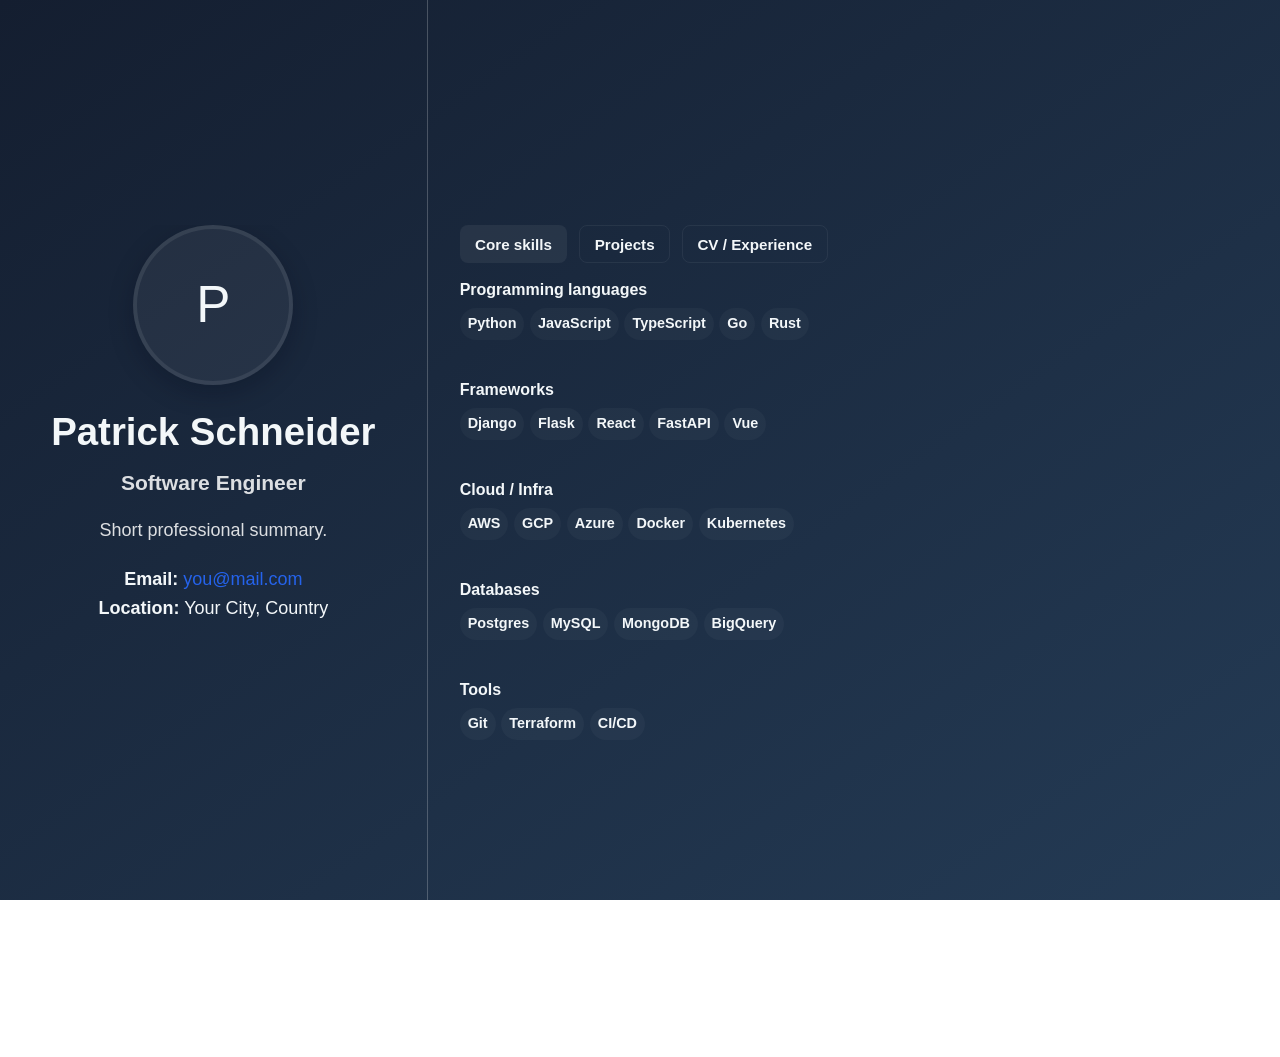
==== docs/index.html @ 468c5548 "feat(result): build new portfolio with latest changes" ====
<!doctype html>

<html lang="en">
  <head>
    <meta charset="UTF-8" />
    <meta name="viewport" content="width=device-width, initial-scale=1.0" />
    <title>Patrick Schneider | Software Engineer</title>

    <link rel="stylesheet" href="static/style.css" />
  </head>
  <body>
    <div class="site">
      <main class="site-main">












<div class="landing-split">
  <aside class="left-panel">
    <div class="left-inner">
      <div class="profile-avatar-wrap">
        
        <div class="profile-avatar placeholder">P</div>
        
      </div>

      <h1>Patrick Schneider</h1>
      <h3 class="muted">Software Engineer</h3>
      <p class="about">Short professional summary.
</p>

      <div class="contact-block">
        <p><strong>Email:</strong> <a href="mailto:you@mail.com">you@mail.com</a></p>
        <p><strong>Location:</strong> Your City, Country</p>
      </div>
    </div>
  </aside>

  <div class="split-divider" aria-hidden="true"></div>

  <section class="right-panel">
    <div class="tabs">
      <nav class="tabs-nav">
        <button class="tab-btn active" data-tab="skills">Core skills</button>
        <button class="tab-btn" data-tab="projects">Projects</button>
        <button class="tab-btn" data-tab="cv">CV / Experience</button>
      </nav>

      <div class="tabs-content">
        <div class="tab-panel plain-panel" id="skills" style="display:block">
          

          <div class="skills-columns">
            
            <div class="skill-section">
              <h4>Programming languages</h4>
              <div class="skill-items">
                
                  <span class="skill-item" aria-hidden="true">Python</span>
                
                  <span class="skill-item" aria-hidden="true">JavaScript</span>
                
                  <span class="skill-item" aria-hidden="true">TypeScript</span>
                
                  <span class="skill-item" aria-hidden="true">Go</span>
                
                  <span class="skill-item" aria-hidden="true">Rust</span>
                
              </div>
            </div>
            
            <div class="skill-section">
              <h4>Frameworks</h4>
              <div class="skill-items">
                
                  <span class="skill-item" aria-hidden="true">Django</span>
                
                  <span class="skill-item" aria-hidden="true">Flask</span>
                
                  <span class="skill-item" aria-hidden="true">React</span>
                
                  <span class="skill-item" aria-hidden="true">FastAPI</span>
                
                  <span class="skill-item" aria-hidden="true">Vue</span>
                
              </div>
            </div>
            
            <div class="skill-section">
              <h4>Cloud / Infra</h4>
              <div class="skill-items">
                
                  <span class="skill-item" aria-hidden="true">AWS</span>
                
                  <span class="skill-item" aria-hidden="true">GCP</span>
                
                  <span class="skill-item" aria-hidden="true">Azure</span>
                
                  <span class="skill-item" aria-hidden="true">Docker</span>
                
                  <span class="skill-item" aria-hidden="true">Kubernetes</span>
                
              </div>
            </div>
            
            <div class="skill-section">
              <h4>Databases</h4>
              <div class="skill-items">
                
                  <span class="skill-item" aria-hidden="true">Postgres</span>
                
                  <span class="skill-item" aria-hidden="true">MySQL</span>
                
                  <span class="skill-item" aria-hidden="true">MongoDB</span>
                
                  <span class="skill-item" aria-hidden="true">BigQuery</span>
                
              </div>
            </div>
            
            <div class="skill-section">
              <h4>Tools</h4>
              <div class="skill-items">
                
                  <span class="skill-item" aria-hidden="true">Git</span>
                
                  <span class="skill-item" aria-hidden="true">Terraform</span>
                
                  <span class="skill-item" aria-hidden="true">CI/CD</span>
                
              </div>
            </div>
            
          </div>
        </div>

        <div class="tab-panel projects-panel" id="projects" style="display:none">
          <div class="projects-list">
            
            <article class="proj-item">
              <h3 class="proj-title">Parking transactions analysis</h3>

              <div class="proj-actions">
                <a class="proj-btn github" href="https://github.com/taylorPat/parking-transactions-analysis" target="_blank" rel="noopener">GitHub</a>
              </div>

              <div class="proj-skills">
                
                  <span class="proj-skill">Python</span>
                
                  <span class="proj-skill">Terraform</span>
                
                  <span class="proj-skill">Apache Spark</span>
                
                  <span class="proj-skill">Google Cloud Storage</span>
                
                  <span class="proj-skill">BigQuery</span>
                
                  <span class="proj-skill">Looker Studio</span>
                
              </div>
            </article>
            
            <article class="proj-item">
              <h3 class="proj-title">Parking transactions analysis</h3>

              <div class="proj-actions">
                <a class="proj-btn github" href="https://github.com/taylorPat/parking-transactions-analysis" target="_blank" rel="noopener">GitHub</a>
              </div>

              <div class="proj-skills">
                
                  <span class="proj-skill">Python</span>
                
                  <span class="proj-skill">Terraform</span>
                
                  <span class="proj-skill">Apache Spark</span>
                
                  <span class="proj-skill">Google Cloud Storage</span>
                
                  <span class="proj-skill">BigQuery</span>
                
                  <span class="proj-skill">Looker Studio</span>
                
              </div>
            </article>
            
            <article class="proj-item">
              <h3 class="proj-title">Parking transactions analysis</h3>

              <div class="proj-actions">
                <a class="proj-btn github" href="https://github.com/taylorPat/parking-transactions-analysis" target="_blank" rel="noopener">GitHub</a>
              </div>

              <div class="proj-skills">
                
                  <span class="proj-skill">Python</span>
                
                  <span class="proj-skill">Terraform</span>
                
                  <span class="proj-skill">Apache Spark</span>
                
                  <span class="proj-skill">Google Cloud Storage</span>
                
                  <span class="proj-skill">BigQuery</span>
                
                  <span class="proj-skill">Looker Studio</span>
                
              </div>
            </article>
            
            <article class="proj-item">
              <h3 class="proj-title">Parking transactions analysis</h3>

              <div class="proj-actions">
                <a class="proj-btn github" href="https://github.com/taylorPat/parking-transactions-analysis" target="_blank" rel="noopener">GitHub</a>
              </div>

              <div class="proj-skills">
                
                  <span class="proj-skill">Python</span>
                
                  <span class="proj-skill">Terraform</span>
                
                  <span class="proj-skill">Apache Spark</span>
                
                  <span class="proj-skill">Google Cloud Storage</span>
                
                  <span class="proj-skill">BigQuery</span>
                
                  <span class="proj-skill">Looker Studio</span>
                
              </div>
            </article>
            
            <article class="proj-item">
              <h3 class="proj-title">Parking transactions analysis</h3>

              <div class="proj-actions">
                <a class="proj-btn github" href="https://github.com/taylorPat/parking-transactions-analysis" target="_blank" rel="noopener">GitHub</a>
              </div>

              <div class="proj-skills">
                
                  <span class="proj-skill">Python</span>
                
                  <span class="proj-skill">Terraform</span>
                
                  <span class="proj-skill">Apache Spark</span>
                
                  <span class="proj-skill">Google Cloud Storage</span>
                
                  <span class="proj-skill">BigQuery</span>
                
                  <span class="proj-skill">Looker Studio</span>
                
              </div>
            </article>
            
            <article class="proj-item">
              <h3 class="proj-title">Project two</h3>

              <div class="proj-actions">
                <a class="proj-btn github" href="https://github.com/you/project2" target="_blank" rel="noopener">GitHub</a>
              </div>

              <div class="proj-skills">
                
                  <span class="proj-skill">ML</span>
                
                  <span class="proj-skill">PyTorch</span>
                
              </div>
            </article>
            
          </div>
        </div>

        <div class="tab-panel plain-panel" id="cv" style="display:none">
          <div class="experience-list">
            
            <div class="exp-item">
              <h3>Role — Company</h3>
              <p class="muted">2020-2022</p>
              <p>Short description of responsibilities.</p>
            </div>
            
          </div>
        </div>

      </div>
    </div>
  </section>
</div>

</main>

      <footer class="site-footer">
        <div class="container">
          <p>© Patrick Schneider</p>
        </div>
      </footer>
    </div>
    
<script>
document.addEventListener('DOMContentLoaded', function(){
  const buttons = document.querySelectorAll('.tab-btn');
  buttons.forEach(btn => btn.addEventListener('click', function(){
    document.querySelectorAll('.tab-btn').forEach(b=>b.classList.remove('active'));
    btn.classList.add('active');
    const tab = btn.dataset.tab;
    document.querySelectorAll('.tab-panel').forEach(p=>p.style.display='none');
    document.getElementById(tab).style.display='block';
  }));
});
</script>

  </body>
</html>
---- docs/static/style.css ----
/* Reset */

* {
  margin: 0;
  padding: 0;
  box-sizing: border-box;
}

/* Base */
:root {
  --bg: #f8fafc;
  --panel: #ffffff;
  --muted: rgba(255, 255, 255, 0.85);
  --text: #f3f7f9;
  --accent: #9be7a3;
  --radius: 10px;
  --btn-font-size: 0.95rem;
}

body {
  font-family:
    -apple-system, BlinkMacSystemFont, "Segoe UI", Roboto, sans-serif;
  line-height: 1.6;
  background: linear-gradient(to bottom right, #141e30 0%, #243b55 100%);
  color: var(--text);
  margin: 0;
}

/* Larger base type for landing */
body {
  font-size: 18px;
}

.container {
  max-width: 1100px;
  margin: 0 auto;
  padding: 2rem 1rem;
}

/* full-width main wrapper when needed */
.site-main {
  width: 100%;
}

/* Header */
/* Navigation */
.site-nav {
  background: transparent;
  border-bottom: 1px solid rgba(15, 23, 36, 0.05);
}
.site-nav .nav-inner {
  max-width: 1100px;
  margin: 0 auto;
  display: flex;
  align-items: center;
  justify-content: space-between;
  padding: 1rem;
}
.site-nav h1 {
  font-size: 1rem;
  margin: 0;
}
.nav-links {
  list-style: none;
  display: flex;
  gap: 1rem;
  margin: 0;
  padding: 0;
}
.nav-links a {
  color: var(--text);
  text-decoration: none;
}

/* Hero */
.hero {
  background: linear-gradient(180deg, rgba(37, 99, 235, 0.03), transparent);
  padding: 2.5rem 0;
}
.hero-inner {
  display: grid;
  grid-template-columns: 1fr 220px;
  gap: 1.5rem;
  align-items: center;
  max-width: 1100px;
  margin: 0 auto;
  padding: 0 1rem;
}
.hero-title {
  font-size: 2rem;
  margin: 0;
}
.hero-role {
  color: var(--accent);
  margin: 0.25rem 0 1rem;
}
.hero-bio {
  color: var(--muted);
  margin-bottom: 1rem;
}
.profile-img {
  width: 180px;
  height: 180px;
  border-radius: 14px;
  object-fit: cover;
  border: 6px solid white;
  box-shadow: 0 8px 30px rgba(2, 6, 23, 0.06);
}
.profile-avatar-wrap {
  margin-bottom: 1rem;
}
.profile-avatar {
  width: 160px;
  height: 160px;
  border-radius: 50%;
  object-fit: cover;
  border: 4px solid rgba(255, 255, 255, 0.08);
  box-shadow: 0 8px 24px rgba(2, 6, 23, 0.25);
  display: block;
  margin: 0 auto;
}
.profile-avatar.placeholder {
  width: 160px;
  height: 160px;
  border-radius: 50%;
  background: rgba(255, 255, 255, 0.06);
  display: flex;
  align-items: center;
  justify-content: center;
  font-size: 3.2rem;
  color: var(--text);
  margin: 0 auto;
}

/* Buttons */
.btn {
  display: inline-block;
  padding: 0.5rem 0.9rem;
  border-radius: 8px;
  background: var(--accent);
  color: white;
  text-decoration: none;
  font-size: var(--btn-font-size);
}
.btn.ghost {
  background: transparent;
  border: 1px solid rgba(37, 99, 235, 0.12);
  color: var(--accent);
}
.btn.small {
  padding: 0.35rem 0.6rem;
  font-size: 0.9rem;
}

/* Sections */
section {
  margin-bottom: 2rem;
}
h2 {
  font-size: 1.3rem;
  margin-bottom: 0.75rem;
  border-bottom: 1px solid rgba(2, 6, 23, 0.06);
  padding-bottom: 0.4rem;
}

/* Projects grid */
.projects-grid {
  display: grid;
  grid-template-columns: repeat(3, 1fr);
  gap: 1rem;
  margin-top: 1rem;
}
.card {
  background: transparent;
  border-radius: var(--radius);
  overflow: hidden;
  display: flex;
  flex-direction: column;
  border: 1px solid rgba(255, 255, 255, 0.04);
}
.card-body {
  padding: 1rem;
}
.card-title {
  margin: 0 0 0.5rem;
  font-size: 1.05rem;
}
.card-desc {
  color: var(--muted);
  font-size: 0.95rem;
  margin-bottom: 0.75rem;
}
.card-footer {
  padding: 0.6rem 1rem;
  border-top: 1px solid rgba(255, 255, 255, 0.04);
  display: flex;
  justify-content: flex-end;
  background: transparent;
}

.tech-list {
  display: flex;
  flex-wrap: wrap;
  gap: 0.4rem;
}
.tech {
  background: rgba(37, 99, 235, 0.08);
  color: var(--accent);
  padding: 0.25rem 0.5rem;
  border-radius: 999px;
  font-size: 0.85rem;
}

/* Contact */
.contact-grid {
  display: grid;
  grid-template-columns: 1fr 1fr;
  gap: 1rem;
}

/* Lists */
ul {
  list-style: none;
}

li {
  margin-bottom: 0.3rem;
}

/* Projects */
/* Legacy project card helpers removed; new cards above */

/* Links */
a {
  color: #2563eb;
  text-decoration: none;
}

a:hover {
  text-decoration: underline;
}

/* Footer */
.site-footer {
  padding: 2rem 0;
  color: var(--muted);
  text-align: center;
}

/* Responsive */
@media (max-width: 900px) {
  .projects-grid {
    grid-template-columns: repeat(2, 1fr);
  }
  .hero-inner {
    grid-template-columns: 1fr 160px;
  }
}
@media (max-width: 640px) {
  .projects-grid {
    grid-template-columns: 1fr;
  }
  .hero-inner {
    grid-template-columns: 1fr;
  }
  .hero-right {
    order: -1;
    display: flex;
    justify-content: center;
    margin-bottom: 1rem;
  }
  .nav-links {
    display: none;
  }
  .container {
    padding: 1rem;
  }
}

/* Split landing layout */
.landing-split {
  display: flex;
  min-height: 100vh;
  align-items: stretch;
  width: 100%;
}
.left-panel {
  flex: 0 0 33.333%;
  background: transparent;
  padding: 2.25rem;
  display: flex;
  align-items: flex-start;
  justify-content: center;
}
.left-inner {
  width: 100%;
  text-align: center;
}
.left-panel h1 {
  font-size: 2.4rem;
  margin-bottom: 0.25rem;
}
.left-panel .muted {
  color: var(--muted);
}
.left-panel .about {
  margin: 1rem 0;
  color: var(--muted);
}
.contact-block {
  margin-top: 1.25rem;
}
.split-divider {
  width: 1px;
  background: rgba(255, 255, 255, 0.22);
}
.right-panel {
  flex: 1;
  padding: 2rem;
  background: transparent;
  display: flex;
  align-items: flex-start;
}

.tabs-nav {
  display: flex;
  gap: 0.5rem;
  margin-bottom: 0.6rem;
}
.tab-btn {
  background: transparent;
  border: 1px solid rgba(2, 6, 23, 0.06);
  padding: 0.5rem 0.75rem;
  border-radius: 8px;
  cursor: pointer;
}
.tab-btn.active {
  background: rgba(255, 255, 255, 0.06);
  color: var(--text);
  border-color: transparent;
}

/* Prettify right UI */
.tabs-nav {
  gap: 0.75rem;
}
.tab-btn {
  font-size: 1.05rem;
  padding: 0.6rem 0.9rem;
}
.tab-btn {
  background: transparent;
  border: 1px solid rgba(255, 255, 255, 0.06);
  color: var(--text);
  font-size: var(--btn-font-size);
}
.tabs .tabs-content {
  width: 100%;
}
.tab-panel {
  background: transparent;
  padding: 0;
  border-radius: 0;
}
.tab-panel h2 {
  font-size: 1.5rem;
  margin-top: 0;
  color: var(--text);
}
/* projects-specific panel */
.tab-panel.projects-panel {
  background: transparent;
  padding: 0;
  border-radius: 0;
}
.proj-item h3 {
  font-size: 1rem;
}
.proj-item p {
  color: var(--muted);
  font-size: 0.9rem;
}
.proj-tech .tech {
  background: rgba(255, 255, 255, 0.06);
  color: var(--text);
  padding: 0.2rem 0.45rem;
  border-radius: 999px;
  margin-right: 0.4rem;
  font-size: 0.9rem;
}
.experience-list .exp-item {
  background: transparent;
  padding: 0.25rem 0 0.5rem 0; /* top reduced to align with skill sections */
  border-bottom: 1px solid rgba(255, 255, 255, 0.04);
}

.experience-list .exp-item h3 {
  font-size: 1rem;
  margin-bottom: 0.25rem;
}
.experience-list .exp-item p {
  font-size: 0.9rem;
  color: var(--muted);
}

/* Increase registers title font */
.tabs-nav .tab-btn {
  font-weight: 700;
}

.skills-columns {
  display: flex;
  flex-direction: column;
  gap: 1rem;
}
.skills-columns h4 {
  margin-bottom: 0.5rem;
}
.skills-columns ul {
  list-style: none;
  padding: 0;
}

/* New grouped skills sections (compact) */
.skill-section {
  margin-bottom: 0.8rem;
  padding: 0.25rem 0;
}
.skill-section h4 {
  font-size: 1rem;
  color: var(--text);
  margin: 0 0 0.35rem;
}
.skill-items {
  display: flex;
  gap: 0.35rem;
  flex-wrap: wrap;
}
.skill-item {
  display: inline-block;
  padding: 0.28rem 0.5rem;
  background: rgba(255, 255, 255, 0.03);
  color: var(--text);
  border-radius: 999px;
  font-weight: 600;
  font-size: 0.9rem;
  user-select: none;
  cursor: default;
}
.skill-items .skill-item + .skill-item {
  margin-left: 0;
}

.projects-list {
  display: flex;
  gap: 0.75rem;
  flex-wrap: wrap;
}
.projects-list .proj-item {
  background: rgba(255, 255, 255, 0.03);
  padding: 0.75rem;
  border-radius: 10px;
  margin: 0;
  border: 1px solid rgba(255, 255, 255, 0.06);
  backdrop-filter: blur(6px);
  width: 285px; /* increased by 50% from 190px */
  min-height: 130px;
  display: flex;
  flex-direction: column;
  gap: 0.6rem;
  box-sizing: border-box;
  justify-content: flex-start;
}
.projects-list .proj-item {
  transition:
    transform 0.18s ease,
    box-shadow 0.18s ease;
}
.projects-list .proj-item:hover {
  transform: translateY(-8px);
  box-shadow: 0 18px 40px rgba(2, 6, 23, 0.45);
}
.proj-title {
  font-size: 1.02rem;
  margin: 0 0 0.5rem 0; /* more space between title and GitHub */
  color: var(--text);
}
.proj-actions {
  display: flex;
  gap: 0.6rem;
  align-items: center;
  margin-bottom: 0.35rem; /* small space between GitHub and skills */
}
.proj-btn {
  display: inline-block;
  padding: 0.28rem 0.6rem;
  background: rgba(255, 255, 255, 0.04);
  color: var(--text);
  border-radius: 8px;
  text-decoration: none;
  font-weight: 700;
  font-size: var(--btn-font-size, 0.9rem);
}
.proj-btn.github {
  color: #3b82f6;
  background: rgba(59, 130, 246, 0.06);
}
.proj-skills {
  display: flex;
  gap: 0.35rem;
  flex-wrap: wrap;
  margin-top: 0; /* spacing handled by .proj-actions margin-bottom */
}
.proj-skill {
  display: inline-block;
  padding: 0.2rem 0.45rem;
  background: rgba(255, 255, 255, 0.03);
  border-radius: 999px;
  font-size: 0.82rem;
  color: var(--text);
  font-weight: 600;
}

/* Skills compare layout */
.skills-compare {
  display: flex;
  gap: 2rem;
  align-items: flex-start;
}
.skills-icons ul,
.skills-bars ul {
  list-style: none;
  padding: 0;
  margin: 0;
}
.skill-pill {
  display: flex;
  align-items: center;
  gap: 0.6rem;
  padding: 0.35rem 0;
}
.skill-icon {
  font-size: 1.25rem;
}
.skill-name {
  color: var(--text);
}
.skill-bar-row {
  margin-bottom: 0.6rem;
}
.skill-row-label {
  font-size: 0.95rem;
  color: var(--text);

/* Align CV / Experience typography with Core skills */
.experience-list .exp-item h3 {
  font-size: 1rem; /* match .skill-section h4 */
  color: var(--text);
  margin: 0 0 0.35rem 0;
  font-weight: 700;
}
.experience-list .exp-item p,
.experience-list .exp-item .muted {
  font-size: 0.9rem; /* match .skill-item */
  color: var(--text);
  margin: 0 0 0.5rem 0;
}
  margin-bottom: 0.25rem;
}
.skill-bar {
  background: rgba(255, 255, 255, 0.04);
  height: 10px;
  border-radius: 999px;
  overflow: hidden;
}
.skill-fill {
  height: 100%;
  background: linear-gradient(90deg, var(--accent), rgba(255, 255, 255, 0.6));
  border-radius: 999px;
}

.experience-list .exp-item {
  margin-bottom: 1rem;
  padding: 0.25rem 0 0.5rem 0; /* ensure consistent top padding */
  border-bottom: 1px solid rgba(2, 6, 23, 0.04);
}

@media (max-width: 900px) {
  .left-panel {
    flex-basis: 35%;
  }
}
@media (max-width: 640px) {
  .landing-split {
    flex-direction: column;
    min-height: auto;
  }
  .left-panel {
    flex-basis: auto;
    padding: 1rem;
  }
  .split-divider {
    display: none;
  }
  .right-panel {
    padding: 1rem;
  }
  .skills-columns {
    flex-direction: column;
  }
}

/* Start left and right content at 1/3 of viewport height on wide screens */
@media (min-width: 641px) {
  .left-inner {
    margin-top: calc(25vh - 2.25rem);
  }
  .tabs {
    padding-top: calc(25vh - 2rem);
  }
}

/* On small screens reset offsets */
@media (max-width: 640px) {
  .left-inner {
    margin-top: 0;
  }
  .tabs {
    padding-top: 0;
  }
}

/* Prevent whole-page scrolling on wide/fullscreen displays; allow panels to scroll internally */
html,
body {
  height: 100%;
}
@media (min-width: 900px) {
  html,
  body {
    overflow: hidden;
  }
  .landing-split {
    height: 100vh;
    min-height: 100vh;
  }
  .left-panel {
    overflow: auto;
  }
  .left-inner {
    max-height: 75vh;
    overflow: auto;
  }
  .right-panel {
    height: 100vh;
    overflow: auto;
  }
}
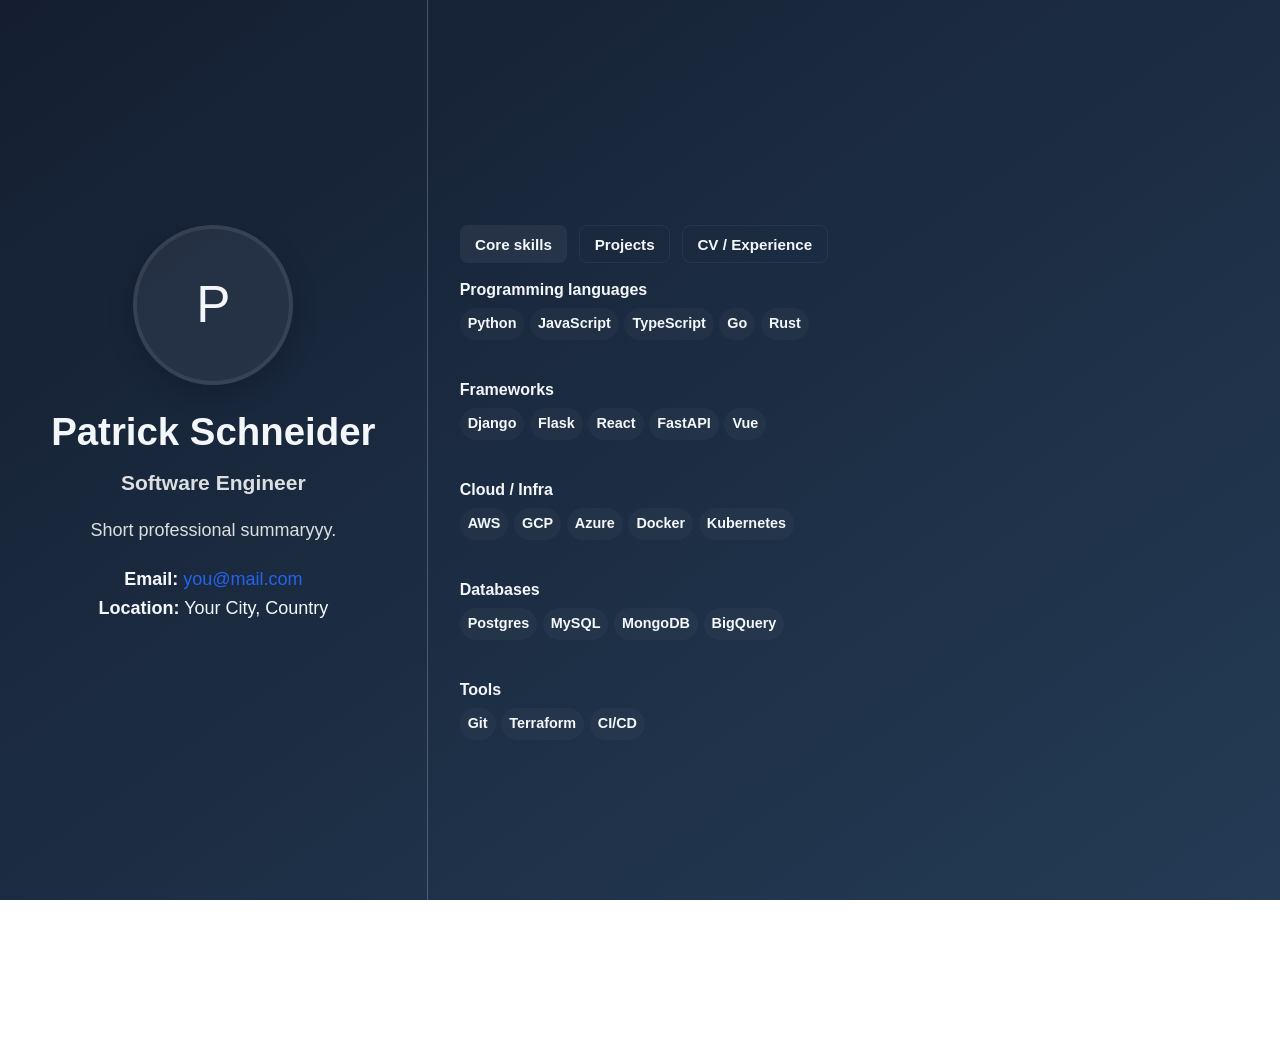
==== commit d80cf4ca: "feat(FE): add dummy change" ====
--- a/docs/index.html
+++ b/docs/index.html
@@ -11,297 +11,325 @@
   <body>
     <div class="site">
       <main class="site-main">
-
-
-
-
-
-
-
-
-
-
-
-
-<div class="landing-split">
-  <aside class="left-panel">
-    <div class="left-inner">
-      <div class="profile-avatar-wrap">
-        
-        <div class="profile-avatar placeholder">P</div>
-        
-      </div>
-
-      <h1>Patrick Schneider</h1>
-      <h3 class="muted">Software Engineer</h3>
-      <p class="about">Short professional summary.
-</p>
-
-      <div class="contact-block">
-        <p><strong>Email:</strong> <a href="mailto:you@mail.com">you@mail.com</a></p>
-        <p><strong>Location:</strong> Your City, Country</p>
-      </div>
-    </div>
-  </aside>
-
-  <div class="split-divider" aria-hidden="true"></div>
-
-  <section class="right-panel">
-    <div class="tabs">
-      <nav class="tabs-nav">
-        <button class="tab-btn active" data-tab="skills">Core skills</button>
-        <button class="tab-btn" data-tab="projects">Projects</button>
-        <button class="tab-btn" data-tab="cv">CV / Experience</button>
-      </nav>
-
-      <div class="tabs-content">
-        <div class="tab-panel plain-panel" id="skills" style="display:block">
-          
-
-          <div class="skills-columns">
-            
-            <div class="skill-section">
-              <h4>Programming languages</h4>
-              <div class="skill-items">
-                
-                  <span class="skill-item" aria-hidden="true">Python</span>
-                
-                  <span class="skill-item" aria-hidden="true">JavaScript</span>
-                
-                  <span class="skill-item" aria-hidden="true">TypeScript</span>
-                
-                  <span class="skill-item" aria-hidden="true">Go</span>
-                
-                  <span class="skill-item" aria-hidden="true">Rust</span>
-                
+        <div class="landing-split">
+          <aside class="left-panel">
+            <div class="left-inner">
+              <div class="profile-avatar-wrap">
+                <div class="profile-avatar placeholder">P</div>
+              </div>
+
+              <h1>Patrick Schneider</h1>
+              <h3 class="muted">Software Engineer</h3>
+              <p class="about">Short professional summaryyy.</p>
+
+              <div class="contact-block">
+                <p>
+                  <strong>Email:</strong>
+                  <a href="mailto:you@mail.com">you@mail.com</a>
+                </p>
+                <p><strong>Location:</strong> Your City, Country</p>
               </div>
             </div>
-            
-            <div class="skill-section">
-              <h4>Frameworks</h4>
-              <div class="skill-items">
-                
-                  <span class="skill-item" aria-hidden="true">Django</span>
-                
-                  <span class="skill-item" aria-hidden="true">Flask</span>
-                
-                  <span class="skill-item" aria-hidden="true">React</span>
-                
-                  <span class="skill-item" aria-hidden="true">FastAPI</span>
-                
-                  <span class="skill-item" aria-hidden="true">Vue</span>
-                
+          </aside>
+
+          <div class="split-divider" aria-hidden="true"></div>
+
+          <section class="right-panel">
+            <div class="tabs">
+              <nav class="tabs-nav">
+                <button class="tab-btn active" data-tab="skills">
+                  Core skills
+                </button>
+                <button class="tab-btn" data-tab="projects">Projects</button>
+                <button class="tab-btn" data-tab="cv">CV / Experience</button>
+              </nav>
+
+              <div class="tabs-content">
+                <div
+                  class="tab-panel plain-panel"
+                  id="skills"
+                  style="display: block"
+                >
+                  <div class="skills-columns">
+                    <div class="skill-section">
+                      <h4>Programming languages</h4>
+                      <div class="skill-items">
+                        <span class="skill-item" aria-hidden="true"
+                          >Python</span
+                        >
+
+                        <span class="skill-item" aria-hidden="true"
+                          >JavaScript</span
+                        >
+
+                        <span class="skill-item" aria-hidden="true"
+                          >TypeScript</span
+                        >
+
+                        <span class="skill-item" aria-hidden="true">Go</span>
+
+                        <span class="skill-item" aria-hidden="true">Rust</span>
+                      </div>
+                    </div>
+
+                    <div class="skill-section">
+                      <h4>Frameworks</h4>
+                      <div class="skill-items">
+                        <span class="skill-item" aria-hidden="true"
+                          >Django</span
+                        >
+
+                        <span class="skill-item" aria-hidden="true">Flask</span>
+
+                        <span class="skill-item" aria-hidden="true">React</span>
+
+                        <span class="skill-item" aria-hidden="true"
+                          >FastAPI</span
+                        >
+
+                        <span class="skill-item" aria-hidden="true">Vue</span>
+                      </div>
+                    </div>
+
+                    <div class="skill-section">
+                      <h4>Cloud / Infra</h4>
+                      <div class="skill-items">
+                        <span class="skill-item" aria-hidden="true">AWS</span>
+
+                        <span class="skill-item" aria-hidden="true">GCP</span>
+
+                        <span class="skill-item" aria-hidden="true">Azure</span>
+
+                        <span class="skill-item" aria-hidden="true"
+                          >Docker</span
+                        >
+
+                        <span class="skill-item" aria-hidden="true"
+                          >Kubernetes</span
+                        >
+                      </div>
+                    </div>
+
+                    <div class="skill-section">
+                      <h4>Databases</h4>
+                      <div class="skill-items">
+                        <span class="skill-item" aria-hidden="true"
+                          >Postgres</span
+                        >
+
+                        <span class="skill-item" aria-hidden="true">MySQL</span>
+
+                        <span class="skill-item" aria-hidden="true"
+                          >MongoDB</span
+                        >
+
+                        <span class="skill-item" aria-hidden="true"
+                          >BigQuery</span
+                        >
+                      </div>
+                    </div>
+
+                    <div class="skill-section">
+                      <h4>Tools</h4>
+                      <div class="skill-items">
+                        <span class="skill-item" aria-hidden="true">Git</span>
+
+                        <span class="skill-item" aria-hidden="true"
+                          >Terraform</span
+                        >
+
+                        <span class="skill-item" aria-hidden="true">CI/CD</span>
+                      </div>
+                    </div>
+                  </div>
+                </div>
+
+                <div
+                  class="tab-panel projects-panel"
+                  id="projects"
+                  style="display: none"
+                >
+                  <div class="projects-list">
+                    <article class="proj-item">
+                      <h3 class="proj-title">Parking transactions analysis</h3>
+
+                      <div class="proj-actions">
+                        <a
+                          class="proj-btn github"
+                          href="https://github.com/taylorPat/parking-transactions-analysis"
+                          target="_blank"
+                          rel="noopener"
+                          >GitHub</a
+                        >
+                      </div>
+
+                      <div class="proj-skills">
+                        <span class="proj-skill">Python</span>
+
+                        <span class="proj-skill">Terraform</span>
+
+                        <span class="proj-skill">Apache Spark</span>
+
+                        <span class="proj-skill">Google Cloud Storage</span>
+
+                        <span class="proj-skill">BigQuery</span>
+
+                        <span class="proj-skill">Looker Studio</span>
+                      </div>
+                    </article>
+
+                    <article class="proj-item">
+                      <h3 class="proj-title">Parking transactions analysis</h3>
+
+                      <div class="proj-actions">
+                        <a
+                          class="proj-btn github"
+                          href="https://github.com/taylorPat/parking-transactions-analysis"
+                          target="_blank"
+                          rel="noopener"
+                          >GitHub</a
+                        >
+                      </div>
+
+                      <div class="proj-skills">
+                        <span class="proj-skill">Python</span>
+
+                        <span class="proj-skill">Terraform</span>
+
+                        <span class="proj-skill">Apache Spark</span>
+
+                        <span class="proj-skill">Google Cloud Storage</span>
+
+                        <span class="proj-skill">BigQuery</span>
+
+                        <span class="proj-skill">Looker Studio</span>
+                      </div>
+                    </article>
+
+                    <article class="proj-item">
+                      <h3 class="proj-title">Parking transactions analysis</h3>
+
+                      <div class="proj-actions">
+                        <a
+                          class="proj-btn github"
+                          href="https://github.com/taylorPat/parking-transactions-analysis"
+                          target="_blank"
+                          rel="noopener"
+                          >GitHub</a
+                        >
+                      </div>
+
+                      <div class="proj-skills">
+                        <span class="proj-skill">Python</span>
+
+                        <span class="proj-skill">Terraform</span>
+
+                        <span class="proj-skill">Apache Spark</span>
+
+                        <span class="proj-skill">Google Cloud Storage</span>
+
+                        <span class="proj-skill">BigQuery</span>
+
+                        <span class="proj-skill">Looker Studio</span>
+                      </div>
+                    </article>
+
+                    <article class="proj-item">
+                      <h3 class="proj-title">Parking transactions analysis</h3>
+
+                      <div class="proj-actions">
+                        <a
+                          class="proj-btn github"
+                          href="https://github.com/taylorPat/parking-transactions-analysis"
+                          target="_blank"
+                          rel="noopener"
+                          >GitHub</a
+                        >
+                      </div>
+
+                      <div class="proj-skills">
+                        <span class="proj-skill">Python</span>
+
+                        <span class="proj-skill">Terraform</span>
+
+                        <span class="proj-skill">Apache Spark</span>
+
+                        <span class="proj-skill">Google Cloud Storage</span>
+
+                        <span class="proj-skill">BigQuery</span>
+
+                        <span class="proj-skill">Looker Studio</span>
+                      </div>
+                    </article>
+
+                    <article class="proj-item">
+                      <h3 class="proj-title">Parking transactions analysis</h3>
+
+                      <div class="proj-actions">
+                        <a
+                          class="proj-btn github"
+                          href="https://github.com/taylorPat/parking-transactions-analysis"
+                          target="_blank"
+                          rel="noopener"
+                          >GitHub</a
+                        >
+                      </div>
+
+                      <div class="proj-skills">
+                        <span class="proj-skill">Python</span>
+
+                        <span class="proj-skill">Terraform</span>
+
+                        <span class="proj-skill">Apache Spark</span>
+
+                        <span class="proj-skill">Google Cloud Storage</span>
+
+                        <span class="proj-skill">BigQuery</span>
+
+                        <span class="proj-skill">Looker Studio</span>
+                      </div>
+                    </article>
+
+                    <article class="proj-item">
+                      <h3 class="proj-title">Project two</h3>
+
+                      <div class="proj-actions">
+                        <a
+                          class="proj-btn github"
+                          href="https://github.com/you/project2"
+                          target="_blank"
+                          rel="noopener"
+                          >GitHub</a
+                        >
+                      </div>
+
+                      <div class="proj-skills">
+                        <span class="proj-skill">ML</span>
+
+                        <span class="proj-skill">PyTorch</span>
+                      </div>
+                    </article>
+                  </div>
+                </div>
+
+                <div
+                  class="tab-panel plain-panel"
+                  id="cv"
+                  style="display: none"
+                >
+                  <div class="experience-list">
+                    <div class="exp-item">
+                      <h3>Role — Company</h3>
+                      <p class="muted">2020-2022</p>
+                      <p>Short description of responsibilities.</p>
+                    </div>
+                  </div>
+                </div>
               </div>
             </div>
-            
-            <div class="skill-section">
-              <h4>Cloud / Infra</h4>
-              <div class="skill-items">
-                
-                  <span class="skill-item" aria-hidden="true">AWS</span>
-                
-                  <span class="skill-item" aria-hidden="true">GCP</span>
-                
-                  <span class="skill-item" aria-hidden="true">Azure</span>
-                
-                  <span class="skill-item" aria-hidden="true">Docker</span>
-                
-                  <span class="skill-item" aria-hidden="true">Kubernetes</span>
-                
-              </div>
-            </div>
-            
-            <div class="skill-section">
-              <h4>Databases</h4>
-              <div class="skill-items">
-                
-                  <span class="skill-item" aria-hidden="true">Postgres</span>
-                
-                  <span class="skill-item" aria-hidden="true">MySQL</span>
-                
-                  <span class="skill-item" aria-hidden="true">MongoDB</span>
-                
-                  <span class="skill-item" aria-hidden="true">BigQuery</span>
-                
-              </div>
-            </div>
-            
-            <div class="skill-section">
-              <h4>Tools</h4>
-              <div class="skill-items">
-                
-                  <span class="skill-item" aria-hidden="true">Git</span>
-                
-                  <span class="skill-item" aria-hidden="true">Terraform</span>
-                
-                  <span class="skill-item" aria-hidden="true">CI/CD</span>
-                
-              </div>
-            </div>
-            
-          </div>
+          </section>
         </div>
-
-        <div class="tab-panel projects-panel" id="projects" style="display:none">
-          <div class="projects-list">
-            
-            <article class="proj-item">
-              <h3 class="proj-title">Parking transactions analysis</h3>
-
-              <div class="proj-actions">
-                <a class="proj-btn github" href="https://github.com/taylorPat/parking-transactions-analysis" target="_blank" rel="noopener">GitHub</a>
-              </div>
-
-              <div class="proj-skills">
-                
-                  <span class="proj-skill">Python</span>
-                
-                  <span class="proj-skill">Terraform</span>
-                
-                  <span class="proj-skill">Apache Spark</span>
-                
-                  <span class="proj-skill">Google Cloud Storage</span>
-                
-                  <span class="proj-skill">BigQuery</span>
-                
-                  <span class="proj-skill">Looker Studio</span>
-                
-              </div>
-            </article>
-            
-            <article class="proj-item">
-              <h3 class="proj-title">Parking transactions analysis</h3>
-
-              <div class="proj-actions">
-                <a class="proj-btn github" href="https://github.com/taylorPat/parking-transactions-analysis" target="_blank" rel="noopener">GitHub</a>
-              </div>
-
-              <div class="proj-skills">
-                
-                  <span class="proj-skill">Python</span>
-                
-                  <span class="proj-skill">Terraform</span>
-                
-                  <span class="proj-skill">Apache Spark</span>
-                
-                  <span class="proj-skill">Google Cloud Storage</span>
-                
-                  <span class="proj-skill">BigQuery</span>
-                
-                  <span class="proj-skill">Looker Studio</span>
-                
-              </div>
-            </article>
-            
-            <article class="proj-item">
-              <h3 class="proj-title">Parking transactions analysis</h3>
-
-              <div class="proj-actions">
-                <a class="proj-btn github" href="https://github.com/taylorPat/parking-transactions-analysis" target="_blank" rel="noopener">GitHub</a>
-              </div>
-
-              <div class="proj-skills">
-                
-                  <span class="proj-skill">Python</span>
-                
-                  <span class="proj-skill">Terraform</span>
-                
-                  <span class="proj-skill">Apache Spark</span>
-                
-                  <span class="proj-skill">Google Cloud Storage</span>
-                
-                  <span class="proj-skill">BigQuery</span>
-                
-                  <span class="proj-skill">Looker Studio</span>
-                
-              </div>
-            </article>
-            
-            <article class="proj-item">
-              <h3 class="proj-title">Parking transactions analysis</h3>
-
-              <div class="proj-actions">
-                <a class="proj-btn github" href="https://github.com/taylorPat/parking-transactions-analysis" target="_blank" rel="noopener">GitHub</a>
-              </div>
-
-              <div class="proj-skills">
-                
-                  <span class="proj-skill">Python</span>
-                
-                  <span class="proj-skill">Terraform</span>
-                
-                  <span class="proj-skill">Apache Spark</span>
-                
-                  <span class="proj-skill">Google Cloud Storage</span>
-                
-                  <span class="proj-skill">BigQuery</span>
-                
-                  <span class="proj-skill">Looker Studio</span>
-                
-              </div>
-            </article>
-            
-            <article class="proj-item">
-              <h3 class="proj-title">Parking transactions analysis</h3>
-
-              <div class="proj-actions">
-                <a class="proj-btn github" href="https://github.com/taylorPat/parking-transactions-analysis" target="_blank" rel="noopener">GitHub</a>
-              </div>
-
-              <div class="proj-skills">
-                
-                  <span class="proj-skill">Python</span>
-                
-                  <span class="proj-skill">Terraform</span>
-                
-                  <span class="proj-skill">Apache Spark</span>
-                
-                  <span class="proj-skill">Google Cloud Storage</span>
-                
-                  <span class="proj-skill">BigQuery</span>
-                
-                  <span class="proj-skill">Looker Studio</span>
-                
-              </div>
-            </article>
-            
-            <article class="proj-item">
-              <h3 class="proj-title">Project two</h3>
-
-              <div class="proj-actions">
-                <a class="proj-btn github" href="https://github.com/you/project2" target="_blank" rel="noopener">GitHub</a>
-              </div>
-
-              <div class="proj-skills">
-                
-                  <span class="proj-skill">ML</span>
-                
-                  <span class="proj-skill">PyTorch</span>
-                
-              </div>
-            </article>
-            
-          </div>
-        </div>
-
-        <div class="tab-panel plain-panel" id="cv" style="display:none">
-          <div class="experience-list">
-            
-            <div class="exp-item">
-              <h3>Role — Company</h3>
-              <p class="muted">2020-2022</p>
-              <p>Short description of responsibilities.</p>
-            </div>
-            
-          </div>
-        </div>
-
-      </div>
-    </div>
-  </section>
-</div>
-
-</main>
+      </main>
 
       <footer class="site-footer">
         <div class="container">
@@ -309,19 +337,24 @@
         </div>
       </footer>
     </div>
-    
-<script>
-document.addEventListener('DOMContentLoaded', function(){
-  const buttons = document.querySelectorAll('.tab-btn');
-  buttons.forEach(btn => btn.addEventListener('click', function(){
-    document.querySelectorAll('.tab-btn').forEach(b=>b.classList.remove('active'));
-    btn.classList.add('active');
-    const tab = btn.dataset.tab;
-    document.querySelectorAll('.tab-panel').forEach(p=>p.style.display='none');
-    document.getElementById(tab).style.display='block';
-  }));
-});
-</script>
-
+
+    <script>
+      document.addEventListener("DOMContentLoaded", function () {
+        const buttons = document.querySelectorAll(".tab-btn");
+        buttons.forEach((btn) =>
+          btn.addEventListener("click", function () {
+            document
+              .querySelectorAll(".tab-btn")
+              .forEach((b) => b.classList.remove("active"));
+            btn.classList.add("active");
+            const tab = btn.dataset.tab;
+            document
+              .querySelectorAll(".tab-panel")
+              .forEach((p) => (p.style.display = "none"));
+            document.getElementById(tab).style.display = "block";
+          }),
+        );
+      });
+    </script>
   </body>
-</html>+</html>
--- a/docs/static/style.css
+++ b/docs/static/style.css
@@ -17,13 +17,30 @@
   --btn-font-size: 0.95rem;
 }
 
+/* Use a full-viewport pseudo-element for the gradient to avoid seams on mobile
+   and when content scrolls. This covers the viewport exactly and is fixed. */
 body {
   font-family:
     -apple-system, BlinkMacSystemFont, "Segoe UI", Roboto, sans-serif;
   line-height: 1.6;
-  background: linear-gradient(to bottom right, #141e30 0%, #243b55 100%);
+  background: none;
   color: var(--text);
   margin: 0;
+}
+
+body::before {
+  content: '';
+  position: fixed; /* fixes to viewport */
+  top: 0;
+  left: 0;
+  width: 100vw; /* full viewport width */
+  height: 100vh; /* full viewport height */
+  z-index: -1; /* behind content */
+  pointer-events: none;
+  background-image: linear-gradient(to bottom right, #141e30 0%, #243b55 100%);
+  background-repeat: no-repeat;
+  background-position: center center;
+  background-size: cover;
 }
 
 /* Larger base type for landing */
@@ -552,19 +569,19 @@
   font-size: 0.95rem;
   color: var(--text);
 
-/* Align CV / Experience typography with Core skills */
-.experience-list .exp-item h3 {
-  font-size: 1rem; /* match .skill-section h4 */
-  color: var(--text);
-  margin: 0 0 0.35rem 0;
-  font-weight: 700;
-}
-.experience-list .exp-item p,
-.experience-list .exp-item .muted {
-  font-size: 0.9rem; /* match .skill-item */
-  color: var(--text);
-  margin: 0 0 0.5rem 0;
-}
+  /* Align CV / Experience typography with Core skills */
+  .experience-list .exp-item h3 {
+    font-size: 1rem; /* match .skill-section h4 */
+    color: var(--text);
+    margin: 0 0 0.35rem 0;
+    font-weight: 700;
+  }
+  .experience-list .exp-item p,
+  .experience-list .exp-item .muted {
+    font-size: 0.9rem; /* match .skill-item */
+    color: var(--text);
+    margin: 0 0 0.5rem 0;
+  }
   margin-bottom: 0.25rem;
 }
 .skill-bar {
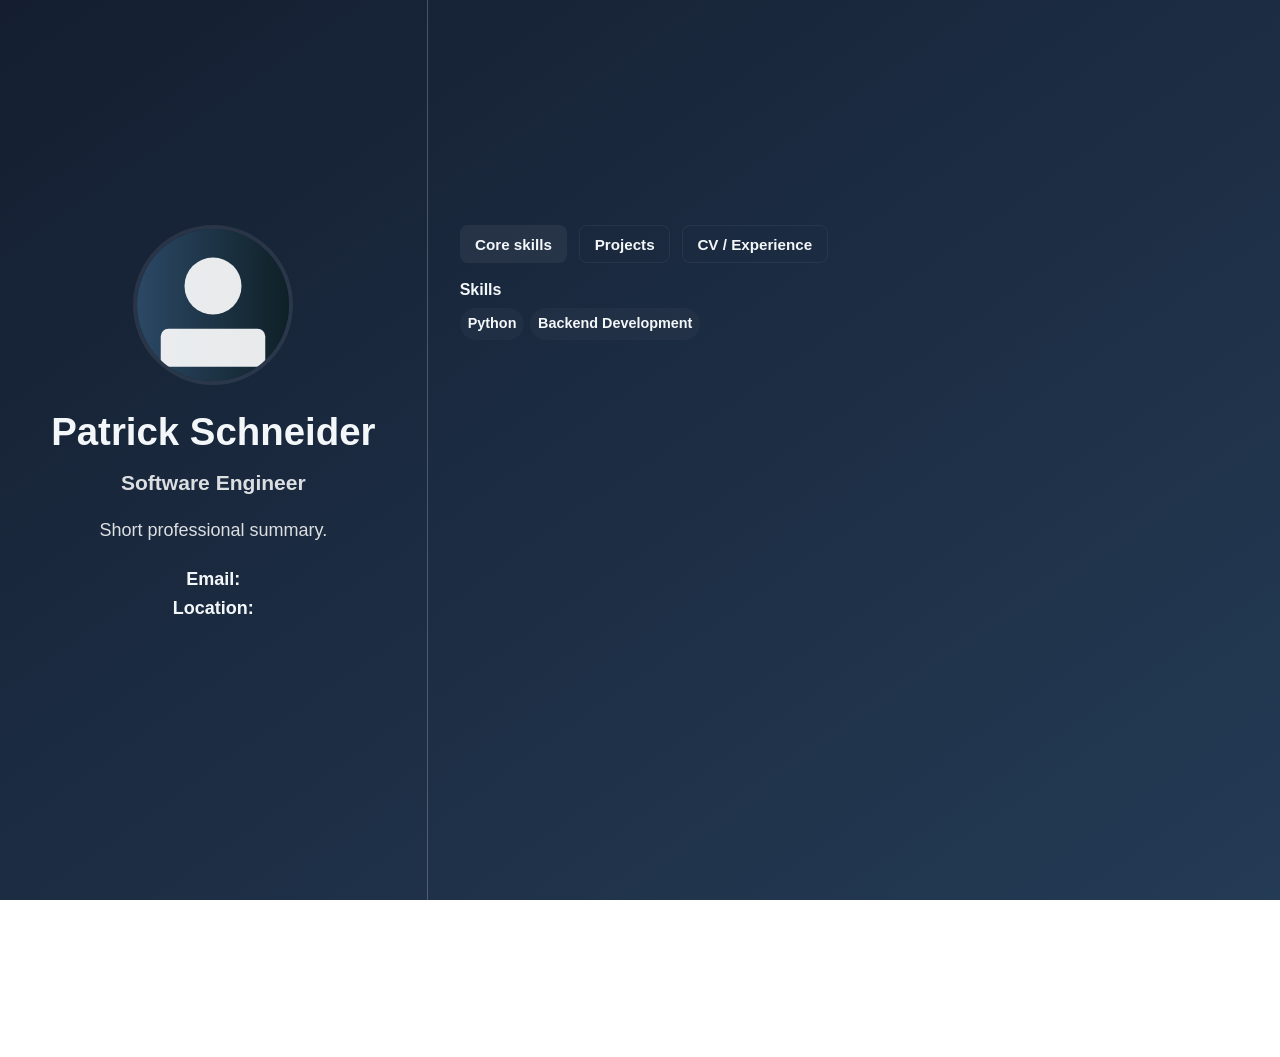
==== commit cd253fab: "feat: remove default values and add default-avatar.svg" ====
--- a/docs/index.html
+++ b/docs/index.html
@@ -11,325 +11,241 @@
   <body>
     <div class="site">
       <main class="site-main">
-        <div class="landing-split">
-          <aside class="left-panel">
-            <div class="left-inner">
-              <div class="profile-avatar-wrap">
-                <div class="profile-avatar placeholder">P</div>
+
+
+
+
+
+<div class="landing-split">
+  <aside class="left-panel">
+    <div class="left-inner">
+      <div class="profile-avatar-wrap">
+        
+          <img class="profile-avatar" src="static/default-avatar.svg" alt="Patrick Schneider" />
+        
+      </div>
+
+      <h1>Patrick Schneider</h1>
+      <h3 class="muted">Software Engineer</h3>
+      <p class="about">Short professional summary.
+</p>
+
+      <div class="contact-block">
+        <p><strong>Email:</strong> <a href="mailto:"></a></p>
+        <p><strong>Location:</strong> </p>
+      </div>
+    </div>
+  </aside>
+
+  <div class="split-divider" aria-hidden="true"></div>
+
+  <section class="right-panel">
+    <div class="tabs">
+      <nav class="tabs-nav">
+        <button class="tab-btn active" data-tab="skills">Core skills</button>
+        <button class="tab-btn" data-tab="projects">Projects</button>
+        <button class="tab-btn" data-tab="cv">CV / Experience</button>
+      </nav>
+
+      <div class="tabs-content">
+        <div class="tab-panel plain-panel" id="skills" style="display:block">
+          <div class="skills-columns">
+            
+            
+              <div class="skill-section">
+                <h4>Skills</h4>
+                <div class="skill-items">
+                  
+                    <span class="skill-item" aria-hidden="true">Python</span>
+                  
+                    <span class="skill-item" aria-hidden="true">Backend Development</span>
+                  
+                </div>
               </div>
-
-              <h1>Patrick Schneider</h1>
-              <h3 class="muted">Software Engineer</h3>
-              <p class="about">Short professional summaryyy.</p>
-
-              <div class="contact-block">
-                <p>
-                  <strong>Email:</strong>
-                  <a href="mailto:you@mail.com">you@mail.com</a>
-                </p>
-                <p><strong>Location:</strong> Your City, Country</p>
-              </div>
-            </div>
-          </aside>
-
-          <div class="split-divider" aria-hidden="true"></div>
-
-          <section class="right-panel">
-            <div class="tabs">
-              <nav class="tabs-nav">
-                <button class="tab-btn active" data-tab="skills">
-                  Core skills
-                </button>
-                <button class="tab-btn" data-tab="projects">Projects</button>
-                <button class="tab-btn" data-tab="cv">CV / Experience</button>
-              </nav>
-
-              <div class="tabs-content">
-                <div
-                  class="tab-panel plain-panel"
-                  id="skills"
-                  style="display: block"
-                >
-                  <div class="skills-columns">
-                    <div class="skill-section">
-                      <h4>Programming languages</h4>
-                      <div class="skill-items">
-                        <span class="skill-item" aria-hidden="true"
-                          >Python</span
-                        >
-
-                        <span class="skill-item" aria-hidden="true"
-                          >JavaScript</span
-                        >
-
-                        <span class="skill-item" aria-hidden="true"
-                          >TypeScript</span
-                        >
-
-                        <span class="skill-item" aria-hidden="true">Go</span>
-
-                        <span class="skill-item" aria-hidden="true">Rust</span>
-                      </div>
-                    </div>
-
-                    <div class="skill-section">
-                      <h4>Frameworks</h4>
-                      <div class="skill-items">
-                        <span class="skill-item" aria-hidden="true"
-                          >Django</span
-                        >
-
-                        <span class="skill-item" aria-hidden="true">Flask</span>
-
-                        <span class="skill-item" aria-hidden="true">React</span>
-
-                        <span class="skill-item" aria-hidden="true"
-                          >FastAPI</span
-                        >
-
-                        <span class="skill-item" aria-hidden="true">Vue</span>
-                      </div>
-                    </div>
-
-                    <div class="skill-section">
-                      <h4>Cloud / Infra</h4>
-                      <div class="skill-items">
-                        <span class="skill-item" aria-hidden="true">AWS</span>
-
-                        <span class="skill-item" aria-hidden="true">GCP</span>
-
-                        <span class="skill-item" aria-hidden="true">Azure</span>
-
-                        <span class="skill-item" aria-hidden="true"
-                          >Docker</span
-                        >
-
-                        <span class="skill-item" aria-hidden="true"
-                          >Kubernetes</span
-                        >
-                      </div>
-                    </div>
-
-                    <div class="skill-section">
-                      <h4>Databases</h4>
-                      <div class="skill-items">
-                        <span class="skill-item" aria-hidden="true"
-                          >Postgres</span
-                        >
-
-                        <span class="skill-item" aria-hidden="true">MySQL</span>
-
-                        <span class="skill-item" aria-hidden="true"
-                          >MongoDB</span
-                        >
-
-                        <span class="skill-item" aria-hidden="true"
-                          >BigQuery</span
-                        >
-                      </div>
-                    </div>
-
-                    <div class="skill-section">
-                      <h4>Tools</h4>
-                      <div class="skill-items">
-                        <span class="skill-item" aria-hidden="true">Git</span>
-
-                        <span class="skill-item" aria-hidden="true"
-                          >Terraform</span
-                        >
-
-                        <span class="skill-item" aria-hidden="true">CI/CD</span>
-                      </div>
-                    </div>
-                  </div>
-                </div>
-
-                <div
-                  class="tab-panel projects-panel"
-                  id="projects"
-                  style="display: none"
-                >
-                  <div class="projects-list">
-                    <article class="proj-item">
-                      <h3 class="proj-title">Parking transactions analysis</h3>
-
-                      <div class="proj-actions">
-                        <a
-                          class="proj-btn github"
-                          href="https://github.com/taylorPat/parking-transactions-analysis"
-                          target="_blank"
-                          rel="noopener"
-                          >GitHub</a
-                        >
-                      </div>
-
-                      <div class="proj-skills">
-                        <span class="proj-skill">Python</span>
-
-                        <span class="proj-skill">Terraform</span>
-
-                        <span class="proj-skill">Apache Spark</span>
-
-                        <span class="proj-skill">Google Cloud Storage</span>
-
-                        <span class="proj-skill">BigQuery</span>
-
-                        <span class="proj-skill">Looker Studio</span>
-                      </div>
-                    </article>
-
-                    <article class="proj-item">
-                      <h3 class="proj-title">Parking transactions analysis</h3>
-
-                      <div class="proj-actions">
-                        <a
-                          class="proj-btn github"
-                          href="https://github.com/taylorPat/parking-transactions-analysis"
-                          target="_blank"
-                          rel="noopener"
-                          >GitHub</a
-                        >
-                      </div>
-
-                      <div class="proj-skills">
-                        <span class="proj-skill">Python</span>
-
-                        <span class="proj-skill">Terraform</span>
-
-                        <span class="proj-skill">Apache Spark</span>
-
-                        <span class="proj-skill">Google Cloud Storage</span>
-
-                        <span class="proj-skill">BigQuery</span>
-
-                        <span class="proj-skill">Looker Studio</span>
-                      </div>
-                    </article>
-
-                    <article class="proj-item">
-                      <h3 class="proj-title">Parking transactions analysis</h3>
-
-                      <div class="proj-actions">
-                        <a
-                          class="proj-btn github"
-                          href="https://github.com/taylorPat/parking-transactions-analysis"
-                          target="_blank"
-                          rel="noopener"
-                          >GitHub</a
-                        >
-                      </div>
-
-                      <div class="proj-skills">
-                        <span class="proj-skill">Python</span>
-
-                        <span class="proj-skill">Terraform</span>
-
-                        <span class="proj-skill">Apache Spark</span>
-
-                        <span class="proj-skill">Google Cloud Storage</span>
-
-                        <span class="proj-skill">BigQuery</span>
-
-                        <span class="proj-skill">Looker Studio</span>
-                      </div>
-                    </article>
-
-                    <article class="proj-item">
-                      <h3 class="proj-title">Parking transactions analysis</h3>
-
-                      <div class="proj-actions">
-                        <a
-                          class="proj-btn github"
-                          href="https://github.com/taylorPat/parking-transactions-analysis"
-                          target="_blank"
-                          rel="noopener"
-                          >GitHub</a
-                        >
-                      </div>
-
-                      <div class="proj-skills">
-                        <span class="proj-skill">Python</span>
-
-                        <span class="proj-skill">Terraform</span>
-
-                        <span class="proj-skill">Apache Spark</span>
-
-                        <span class="proj-skill">Google Cloud Storage</span>
-
-                        <span class="proj-skill">BigQuery</span>
-
-                        <span class="proj-skill">Looker Studio</span>
-                      </div>
-                    </article>
-
-                    <article class="proj-item">
-                      <h3 class="proj-title">Parking transactions analysis</h3>
-
-                      <div class="proj-actions">
-                        <a
-                          class="proj-btn github"
-                          href="https://github.com/taylorPat/parking-transactions-analysis"
-                          target="_blank"
-                          rel="noopener"
-                          >GitHub</a
-                        >
-                      </div>
-
-                      <div class="proj-skills">
-                        <span class="proj-skill">Python</span>
-
-                        <span class="proj-skill">Terraform</span>
-
-                        <span class="proj-skill">Apache Spark</span>
-
-                        <span class="proj-skill">Google Cloud Storage</span>
-
-                        <span class="proj-skill">BigQuery</span>
-
-                        <span class="proj-skill">Looker Studio</span>
-                      </div>
-                    </article>
-
-                    <article class="proj-item">
-                      <h3 class="proj-title">Project two</h3>
-
-                      <div class="proj-actions">
-                        <a
-                          class="proj-btn github"
-                          href="https://github.com/you/project2"
-                          target="_blank"
-                          rel="noopener"
-                          >GitHub</a
-                        >
-                      </div>
-
-                      <div class="proj-skills">
-                        <span class="proj-skill">ML</span>
-
-                        <span class="proj-skill">PyTorch</span>
-                      </div>
-                    </article>
-                  </div>
-                </div>
-
-                <div
-                  class="tab-panel plain-panel"
-                  id="cv"
-                  style="display: none"
-                >
-                  <div class="experience-list">
-                    <div class="exp-item">
-                      <h3>Role — Company</h3>
-                      <p class="muted">2020-2022</p>
-                      <p>Short description of responsibilities.</p>
-                    </div>
-                  </div>
-                </div>
-              </div>
-            </div>
-          </section>
-        </div>
-      </main>
+            
+          </div>
+        </div>
+
+        <div class="tab-panel projects-panel" id="projects" style="display:none">
+          <div class="projects-list">
+            
+              
+              <article class="proj-item">
+                <h3 class="proj-title">parking transactions analysis</h3>
+
+                <div class="proj-actions">
+                  
+                    <a class="proj-btn github" href="https://github.com/taylorPat/parking-transactions-analysis" target="_blank" rel="noopener">GitHub</a>
+                  
+                </div>
+
+                <div class="proj-skills">
+                  
+                    
+                      <span class="proj-skill">Python</span>
+                    
+                      <span class="proj-skill">Terraform</span>
+                    
+                      <span class="proj-skill">Apache Spark</span>
+                    
+                      <span class="proj-skill">Google Cloud Storage</span>
+                    
+                      <span class="proj-skill">BigQuery</span>
+                    
+                      <span class="proj-skill">Looker Studio</span>
+                    
+                  
+                </div>
+              </article>
+              
+              <article class="proj-item">
+                <h3 class="proj-title">parking transactions analysis</h3>
+
+                <div class="proj-actions">
+                  
+                    <a class="proj-btn github" href="https://github.com/taylorPat/parking-transactions-analysis" target="_blank" rel="noopener">GitHub</a>
+                  
+                </div>
+
+                <div class="proj-skills">
+                  
+                    
+                      <span class="proj-skill">Python</span>
+                    
+                      <span class="proj-skill">Terraform</span>
+                    
+                      <span class="proj-skill">Apache Spark</span>
+                    
+                      <span class="proj-skill">Google Cloud Storage</span>
+                    
+                      <span class="proj-skill">BigQuery</span>
+                    
+                      <span class="proj-skill">Looker Studio</span>
+                    
+                  
+                </div>
+              </article>
+              
+              <article class="proj-item">
+                <h3 class="proj-title">parking transactions analysis</h3>
+
+                <div class="proj-actions">
+                  
+                    <a class="proj-btn github" href="https://github.com/taylorPat/parking-transactions-analysis" target="_blank" rel="noopener">GitHub</a>
+                  
+                </div>
+
+                <div class="proj-skills">
+                  
+                    
+                      <span class="proj-skill">Python</span>
+                    
+                      <span class="proj-skill">Terraform</span>
+                    
+                      <span class="proj-skill">Apache Spark</span>
+                    
+                      <span class="proj-skill">Google Cloud Storage</span>
+                    
+                      <span class="proj-skill">BigQuery</span>
+                    
+                      <span class="proj-skill">Looker Studio</span>
+                    
+                  
+                </div>
+              </article>
+              
+              <article class="proj-item">
+                <h3 class="proj-title">parking transactions analysis</h3>
+
+                <div class="proj-actions">
+                  
+                    <a class="proj-btn github" href="https://github.com/taylorPat/parking-transactions-analysis" target="_blank" rel="noopener">GitHub</a>
+                  
+                </div>
+
+                <div class="proj-skills">
+                  
+                    
+                      <span class="proj-skill">Python</span>
+                    
+                      <span class="proj-skill">Terraform</span>
+                    
+                      <span class="proj-skill">Apache Spark</span>
+                    
+                      <span class="proj-skill">Google Cloud Storage</span>
+                    
+                      <span class="proj-skill">BigQuery</span>
+                    
+                      <span class="proj-skill">Looker Studio</span>
+                    
+                  
+                </div>
+              </article>
+              
+              <article class="proj-item">
+                <h3 class="proj-title">parking transactions analysis</h3>
+
+                <div class="proj-actions">
+                  
+                    <a class="proj-btn github" href="https://github.com/taylorPat/parking-transactions-analysis" target="_blank" rel="noopener">GitHub</a>
+                  
+                </div>
+
+                <div class="proj-skills">
+                  
+                    
+                      <span class="proj-skill">Python</span>
+                    
+                      <span class="proj-skill">Terraform</span>
+                    
+                      <span class="proj-skill">Apache Spark</span>
+                    
+                      <span class="proj-skill">Google Cloud Storage</span>
+                    
+                      <span class="proj-skill">BigQuery</span>
+                    
+                      <span class="proj-skill">Looker Studio</span>
+                    
+                  
+                </div>
+              </article>
+              
+              <article class="proj-item">
+                <h3 class="proj-title">Project Two</h3>
+
+                <div class="proj-actions">
+                  
+                    <a class="proj-btn github" href="https://github.com/you/project2" target="_blank" rel="noopener">GitHub</a>
+                  
+                </div>
+
+                <div class="proj-skills">
+                  
+                    
+                      <span class="proj-skill">ML</span>
+                    
+                      <span class="proj-skill">PyTorch</span>
+                    
+                  
+                </div>
+              </article>
+              
+            
+          </div>
+        </div>
+
+        <div class="tab-panel plain-panel" id="cv" style="display:none">
+          <div class="experience-list">
+            
+          </div>
+        </div>
+
+      </div>
+    </div>
+  </section>
+</div>
+
+</main>
 
       <footer class="site-footer">
         <div class="container">
@@ -337,24 +253,19 @@
         </div>
       </footer>
     </div>
-
-    <script>
-      document.addEventListener("DOMContentLoaded", function () {
-        const buttons = document.querySelectorAll(".tab-btn");
-        buttons.forEach((btn) =>
-          btn.addEventListener("click", function () {
-            document
-              .querySelectorAll(".tab-btn")
-              .forEach((b) => b.classList.remove("active"));
-            btn.classList.add("active");
-            const tab = btn.dataset.tab;
-            document
-              .querySelectorAll(".tab-panel")
-              .forEach((p) => (p.style.display = "none"));
-            document.getElementById(tab).style.display = "block";
-          }),
-        );
-      });
-    </script>
+    
+<script>
+document.addEventListener('DOMContentLoaded', function(){
+  const buttons = document.querySelectorAll('.tab-btn');
+  buttons.forEach(btn => btn.addEventListener('click', function(){
+    document.querySelectorAll('.tab-btn').forEach(b=>b.classList.remove('active'));
+    btn.classList.add('active');
+    const tab = btn.dataset.tab;
+    document.querySelectorAll('.tab-panel').forEach(p=>p.style.display='none');
+    document.getElementById(tab).style.display='block';
+  }));
+});
+</script>
+
   </body>
-</html>
+</html>
--- a/docs/static/style.css
+++ b/docs/static/style.css
@@ -29,7 +29,7 @@
 }
 
 body::before {
-  content: '';
+  content: "";
   position: fixed; /* fixes to viewport */
   top: 0;
   left: 0;
@@ -59,95 +59,7 @@
   width: 100%;
 }
 
-/* Header */
-/* Navigation */
-.site-nav {
-  background: transparent;
-  border-bottom: 1px solid rgba(15, 23, 36, 0.05);
-}
-.site-nav .nav-inner {
-  max-width: 1100px;
-  margin: 0 auto;
-  display: flex;
-  align-items: center;
-  justify-content: space-between;
-  padding: 1rem;
-}
-.site-nav h1 {
-  font-size: 1rem;
-  margin: 0;
-}
-.nav-links {
-  list-style: none;
-  display: flex;
-  gap: 1rem;
-  margin: 0;
-  padding: 0;
-}
-.nav-links a {
-  color: var(--text);
-  text-decoration: none;
-}
-
-/* Hero */
-.hero {
-  background: linear-gradient(180deg, rgba(37, 99, 235, 0.03), transparent);
-  padding: 2.5rem 0;
-}
-.hero-inner {
-  display: grid;
-  grid-template-columns: 1fr 220px;
-  gap: 1.5rem;
-  align-items: center;
-  max-width: 1100px;
-  margin: 0 auto;
-  padding: 0 1rem;
-}
-.hero-title {
-  font-size: 2rem;
-  margin: 0;
-}
-.hero-role {
-  color: var(--accent);
-  margin: 0.25rem 0 1rem;
-}
-.hero-bio {
-  color: var(--muted);
-  margin-bottom: 1rem;
-}
-.profile-img {
-  width: 180px;
-  height: 180px;
-  border-radius: 14px;
-  object-fit: cover;
-  border: 6px solid white;
-  box-shadow: 0 8px 30px rgba(2, 6, 23, 0.06);
-}
-.profile-avatar-wrap {
-  margin-bottom: 1rem;
-}
-.profile-avatar {
-  width: 160px;
-  height: 160px;
-  border-radius: 50%;
-  object-fit: cover;
-  border: 4px solid rgba(255, 255, 255, 0.08);
-  box-shadow: 0 8px 24px rgba(2, 6, 23, 0.25);
-  display: block;
-  margin: 0 auto;
-}
-.profile-avatar.placeholder {
-  width: 160px;
-  height: 160px;
-  border-radius: 50%;
-  background: rgba(255, 255, 255, 0.06);
-  display: flex;
-  align-items: center;
-  justify-content: center;
-  font-size: 3.2rem;
-  color: var(--text);
-  margin: 0 auto;
-}
+/* Header / Navigation / Hero styles removed (not used in current templates) */
 
 /* Buttons */
 .btn {
@@ -180,53 +92,7 @@
   padding-bottom: 0.4rem;
 }
 
-/* Projects grid */
-.projects-grid {
-  display: grid;
-  grid-template-columns: repeat(3, 1fr);
-  gap: 1rem;
-  margin-top: 1rem;
-}
-.card {
-  background: transparent;
-  border-radius: var(--radius);
-  overflow: hidden;
-  display: flex;
-  flex-direction: column;
-  border: 1px solid rgba(255, 255, 255, 0.04);
-}
-.card-body {
-  padding: 1rem;
-}
-.card-title {
-  margin: 0 0 0.5rem;
-  font-size: 1.05rem;
-}
-.card-desc {
-  color: var(--muted);
-  font-size: 0.95rem;
-  margin-bottom: 0.75rem;
-}
-.card-footer {
-  padding: 0.6rem 1rem;
-  border-top: 1px solid rgba(255, 255, 255, 0.04);
-  display: flex;
-  justify-content: flex-end;
-  background: transparent;
-}
-
-.tech-list {
-  display: flex;
-  flex-wrap: wrap;
-  gap: 0.4rem;
-}
-.tech {
-  background: rgba(37, 99, 235, 0.08);
-  color: var(--accent);
-  padding: 0.25rem 0.5rem;
-  border-radius: 999px;
-  font-size: 0.85rem;
-}
+/* Legacy project grid/card styles removed (we use .projects-list/.proj-item) */
 
 /* Contact */
 .contact-grid {
@@ -312,6 +178,15 @@
 .left-inner {
   width: 100%;
   text-align: center;
+}
+.profile-avatar {
+  width: 160px;
+  height: 160px;
+  border-radius: 50%;
+  object-fit: cover;
+  border: 4px solid rgba(255, 255, 255, 0.08);
+  display: block;
+  margin: 0 auto 1rem auto;
 }
 .left-panel h1 {
   font-size: 2.4rem;
@@ -568,20 +443,6 @@
 .skill-row-label {
   font-size: 0.95rem;
   color: var(--text);
-
-  /* Align CV / Experience typography with Core skills */
-  .experience-list .exp-item h3 {
-    font-size: 1rem; /* match .skill-section h4 */
-    color: var(--text);
-    margin: 0 0 0.35rem 0;
-    font-weight: 700;
-  }
-  .experience-list .exp-item p,
-  .experience-list .exp-item .muted {
-    font-size: 0.9rem; /* match .skill-item */
-    color: var(--text);
-    margin: 0 0 0.5rem 0;
-  }
   margin-bottom: 0.25rem;
 }
 .skill-bar {
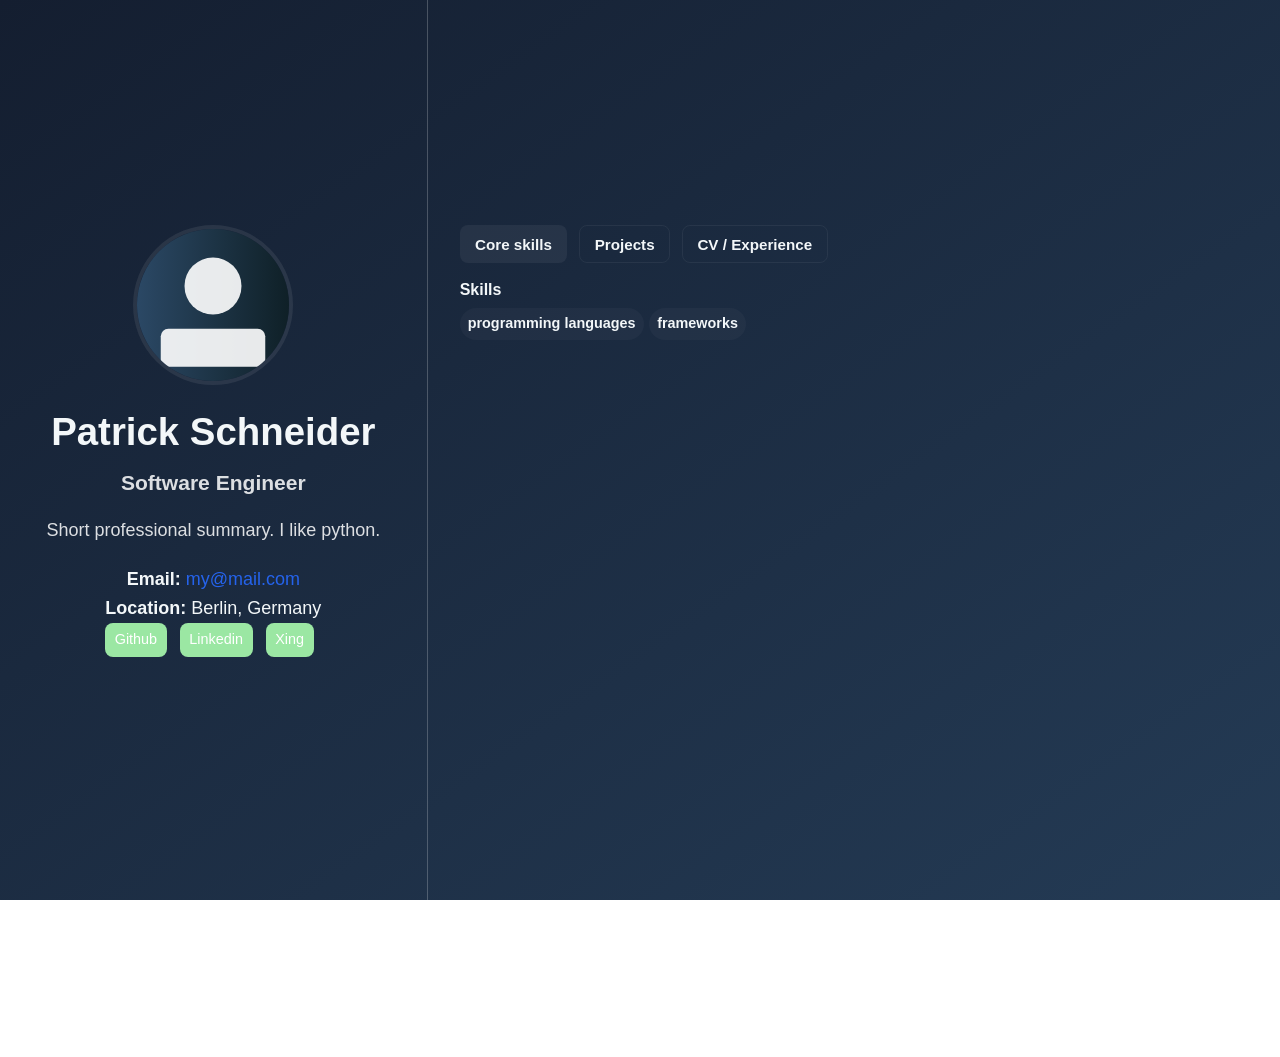
==== commit 73223b79: "feat: Add links to profile and template" ====
--- a/docs/index.html
+++ b/docs/index.html
@@ -27,12 +27,28 @@
 
       <h1>Patrick Schneider</h1>
       <h3 class="muted">Software Engineer</h3>
-      <p class="about">Short professional summary.
+      <p class="about">Short professional summary. I like python.
 </p>
 
       <div class="contact-block">
-        <p><strong>Email:</strong> <a href="mailto:"></a></p>
-        <p><strong>Location:</strong> </p>
+        
+          <p><strong>Email:</strong> <a href="mailto:my@mail.com">my@mail.com</a></p>
+        
+        
+          <p><strong>Location:</strong> Berlin, Germany</p>
+        
+
+        
+        <p class="profile-links">
+          
+            <a class="btn small" href="https://github.com/taylorPat?tab=repositories" target="_blank" rel="noopener">Github</a>
+          
+            <a class="btn small" href="https://linkedin.com/in/you" target="_blank" rel="noopener">Linkedin</a>
+          
+            <a class="btn small" href="https://google.com" target="_blank" rel="noopener">Xing</a>
+          
+        </p>
+        
       </div>
     </div>
   </aside>
@@ -56,9 +72,9 @@
                 <h4>Skills</h4>
                 <div class="skill-items">
                   
-                    <span class="skill-item" aria-hidden="true">Python</span>
-                  
-                    <span class="skill-item" aria-hidden="true">Backend Development</span>
+                    <span class="skill-item" aria-hidden="true">programming languages</span>
+                  
+                    <span class="skill-item" aria-hidden="true">frameworks</span>
                   
                 </div>
               </div>
--- a/docs/static/style.css
+++ b/docs/static/style.css
@@ -188,6 +188,10 @@
   display: block;
   margin: 0 auto 1rem auto;
 }
+
+.profile-links .btn {
+  margin-right: 0.5rem;
+}
 .left-panel h1 {
   font-size: 2.4rem;
   margin-bottom: 0.25rem;
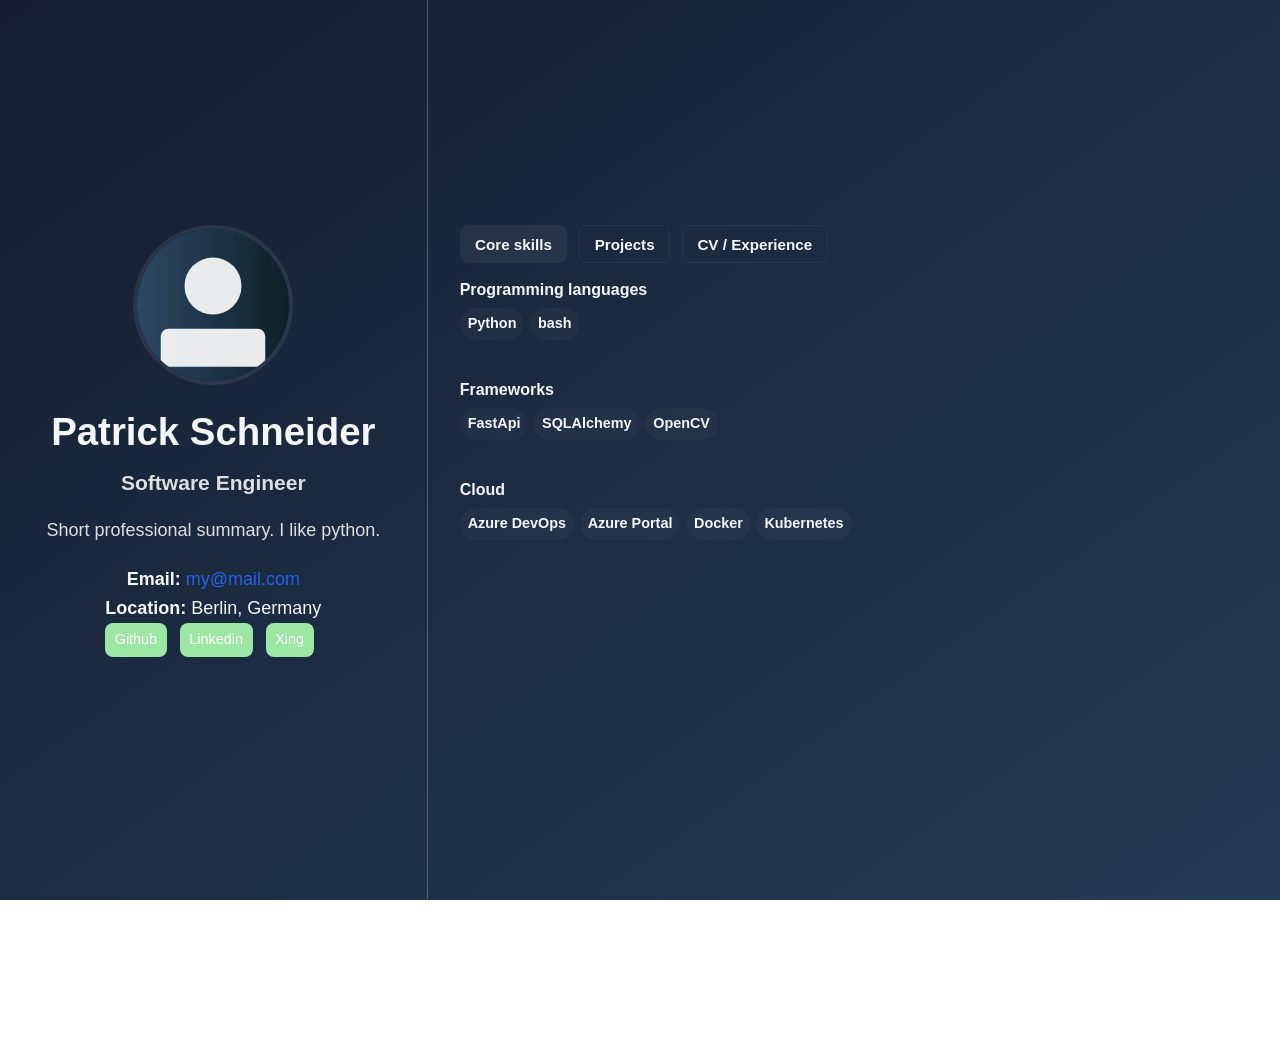
==== commit b0ae007c: "feat: Improve structure of cv / experience inside profile.yml and adapt template" ====
--- a/docs/index.html
+++ b/docs/index.html
@@ -68,16 +68,46 @@
           <div class="skills-columns">
             
             
+              
               <div class="skill-section">
-                <h4>Skills</h4>
+                <h4>Programming languages</h4>
                 <div class="skill-items">
                   
-                    <span class="skill-item" aria-hidden="true">programming languages</span>
-                  
-                    <span class="skill-item" aria-hidden="true">frameworks</span>
+                    <span class="skill-item" aria-hidden="true">Python</span>
+                  
+                    <span class="skill-item" aria-hidden="true">bash</span>
                   
                 </div>
               </div>
+              
+              <div class="skill-section">
+                <h4>Frameworks</h4>
+                <div class="skill-items">
+                  
+                    <span class="skill-item" aria-hidden="true">FastApi</span>
+                  
+                    <span class="skill-item" aria-hidden="true">SQLAlchemy</span>
+                  
+                    <span class="skill-item" aria-hidden="true">OpenCV</span>
+                  
+                </div>
+              </div>
+              
+              <div class="skill-section">
+                <h4>Cloud</h4>
+                <div class="skill-items">
+                  
+                    <span class="skill-item" aria-hidden="true">Azure DevOps</span>
+                  
+                    <span class="skill-item" aria-hidden="true">Azure Portal</span>
+                  
+                    <span class="skill-item" aria-hidden="true">Docker</span>
+                  
+                    <span class="skill-item" aria-hidden="true">Kubernetes</span>
+                  
+                </div>
+              </div>
+              
             
           </div>
         </div>
@@ -252,6 +282,87 @@
 
         <div class="tab-panel plain-panel" id="cv" style="display:none">
           <div class="experience-list">
+            
+
+                
+                  <div class="company-block">
+                    <h3 class="company-name">Audi</h3>
+                    
+                      <div class="exp-item">
+                        <h4>
+                          Software engineer
+                        </h4>
+                        <p class="muted">
+                          
+                          
+                          
+                            2022 – 2024
+                          
+                        </p>
+                        <p>
+                          
+
+                          
+                            
+                              Massive python programming
+                            
+                          
+                        </p>
+                      </div>
+                    
+                      <div class="exp-item">
+                        <h4>
+                          Software engineer
+                        </h4>
+                        <p class="muted">
+                          
+                          
+                          
+                            2024 – 2025
+                          
+                        </p>
+                        <p>
+                          
+
+                          
+                            
+                              Searching for data and python programming
+                            
+                          
+                        </p>
+                      </div>
+                    
+                  </div>
+              
+                
+                  <div class="company-block">
+                    <h3 class="company-name">BMW</h3>
+                    
+                      <div class="exp-item">
+                        <h4>
+                          Software engineer
+                        </h4>
+                        <p class="muted">
+                          
+                          
+                          
+                            2025 – 20
+                          
+                        </p>
+                        <p>
+                          
+
+                          
+                            
+                              Waiting for the enlightenment
+                            
+                          
+                        </p>
+                      </div>
+                    
+                  </div>
+              
+                
             
           </div>
         </div>
